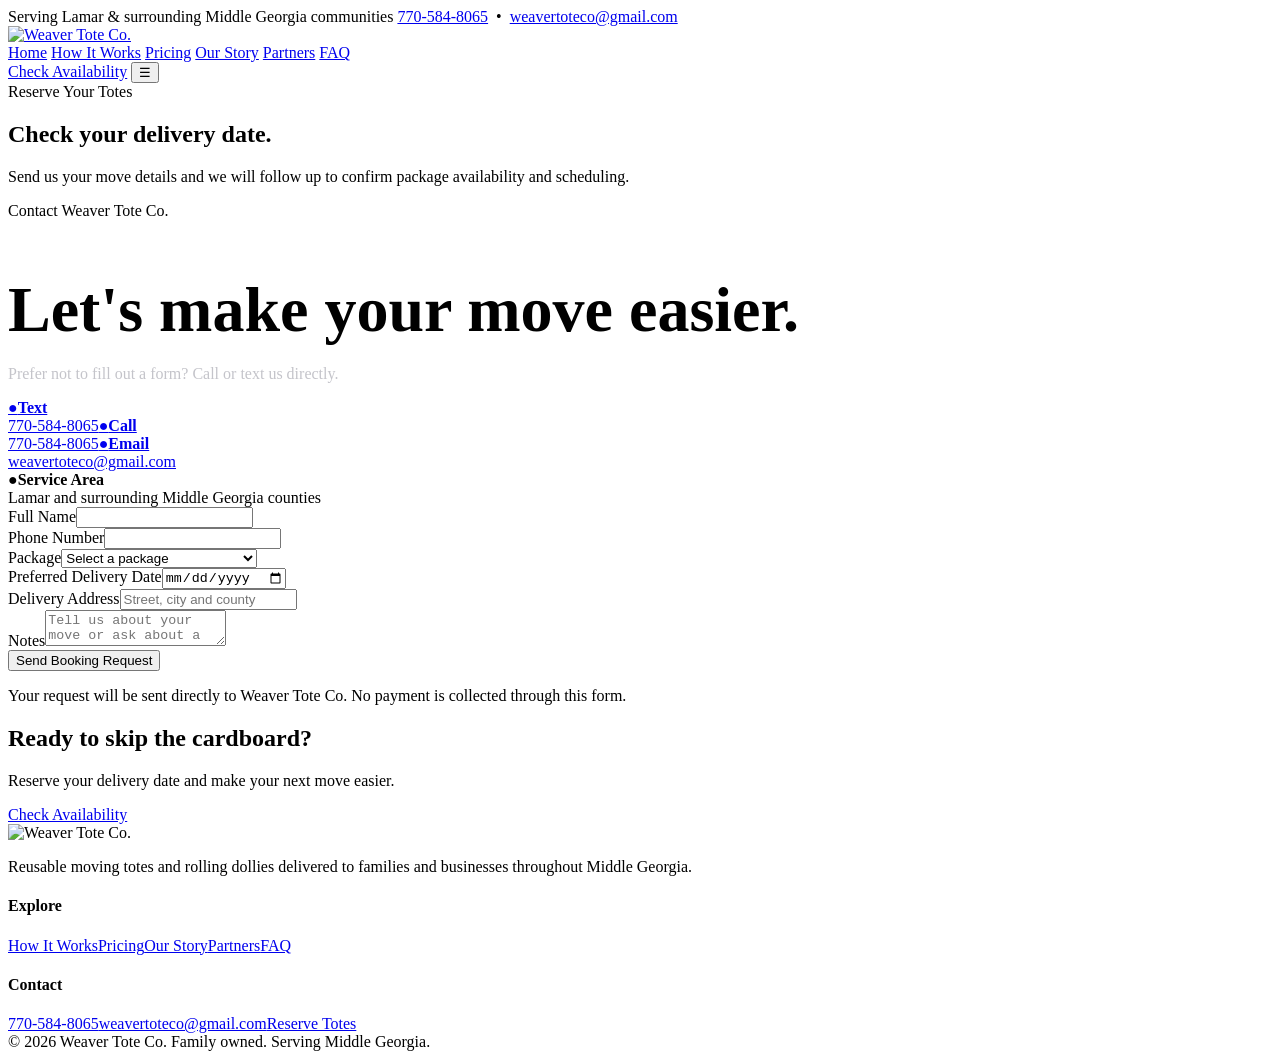
==== book.html @ c3c69fd3 "Add files via upload" ====
<!DOCTYPE html>
<html lang="en"><head>
<meta charset="UTF-8"><meta name="viewport" content="width=device-width,initial-scale=1">
<meta name="color-scheme" content="light only">
<title>Reserve Moving Totes | Weaver Tote Co.</title><meta name="description" content="Request moving tote delivery and check availability with Weaver Tote Co. in Middle Georgia.">
<link rel="preconnect" href="https://fonts.googleapis.com"><link rel="preconnect" href="https://fonts.gstatic.com" crossorigin>
<link href="https://fonts.googleapis.com/css2?family=Anton&family=Inter:wght@400;500;600;700;800&display=swap" rel="stylesheet">
<link rel="stylesheet" href="assets/styles.css">
</head><body>
<header>
 <div class="topbar"><div class="container topbar-inner">
  <span>Serving Lamar & surrounding Middle Georgia communities</span>
  <span><a href="tel:+17705848065">770-584-8065</a> &nbsp;•&nbsp; <a href="mailto:weavertoteco@gmail.com">weavertoteco@gmail.com</a></span>
 </div></div>
 <div class="container nav">
  <a class="logo" href="index.html"><img src="assets/weaver-tote-logo.png" alt="Weaver Tote Co."></a>
  <nav class="nav-links" id="navLinks"><a href="index.html" class="">Home</a>
<a href="how-it-works.html" class="">How It Works</a>
<a href="pricing.html" class="">Pricing</a>
<a href="our-story.html" class="">Our Story</a>
<a href="partners.html" class="">Partners</a>
<a href="faq.html" class="">FAQ</a></nav>
  <div class="nav-actions">
   <a class="btn btn-primary" href="book.html">Check Availability</a>
   <button class="menu-toggle" id="menuToggle" aria-label="Open menu">☰</button>
  </div>
 </div>
</header><main>
<section class="page-hero" style="--hero-image:url('hero-loading-totes.jpeg')"><div class="container page-hero-content"><span class="eyebrow">Reserve Your Totes</span><h1>Check your delivery date.</h1><p>Send us your move details and we will follow up to confirm package availability and scheduling.</p></div></section>
<section class="dark"><div class="container contact-grid">
<div><span class="eyebrow">Contact Weaver Tote Co.</span><h2 style="font-size:clamp(2.5rem,5vw,4.2rem);margin-bottom:18px">Let's make your move easier.</h2><p style="color:#c4c4ca">Prefer not to fill out a form? Call or text us directly.</p>
<div class="contact-items"><a class="contact-item" href="sms:17705848065"><span>●</span><span><strong>Text</strong><br>770-584-8065</span></a><a class="contact-item" href="tel:+17705848065"><span>●</span><span><strong>Call</strong><br>770-584-8065</span></a><a class="contact-item" href="mailto:weavertoteco@gmail.com"><span>●</span><span><strong>Email</strong><br>weavertoteco@gmail.com</span></a><div class="contact-item"><span>●</span><span><strong>Service Area</strong><br>Lamar and surrounding Middle Georgia counties</span></div></div></div>
<form id="bookingForm" action="https://formspree.io/f/mvzeqjqe" method="POST">
<div class="form-row"><div class="field"><label for="name">Full Name</label><input id="name" name="name" type="text" required></div><div class="field"><label for="phone">Phone Number</label><input id="phone" name="phone" type="tel" required></div></div>
<div class="form-row"><div class="field"><label for="package">Package</label><select id="package" name="package" required><option value="">Select a package</option><option value="20 Totes — Studio/1BR ($99)">20 Totes — Studio/1BR ($99)</option><option value="40 Totes — 2-3BR ($169)">40 Totes — 2-3BR ($169)</option><option value="60 Totes — 4+BR ($219)">60 Totes — 4+BR ($219)</option><option value="Custom / Not Sure Yet">Custom / Not Sure Yet</option></select></div><div class="field"><label for="date">Preferred Delivery Date</label><input id="date" name="preferred_delivery_date" type="date" required></div></div>
<div class="field"><label for="address">Delivery Address</label><input id="address" name="delivery_address" type="text" placeholder="Street, city and county" required></div>
<div class="field"><label for="notes">Notes</label><textarea id="notes" name="notes" placeholder="Tell us about your move or ask about a partnership."></textarea></div>
<input type="hidden" name="_subject" value="New Weaver Tote Co. Booking Request">
<input type="hidden" name="_format" value="plain">
<button class="btn btn-primary form-submit" type="submit">Send Booking Request</button>
<p class="form-note">Your request will be sent directly to Weaver Tote Co. No payment is collected through this form.</p>
<p id="formStatus" class="form-note" style="display:none;font-weight:700;"></p>
</form></div></section>
</main>
<section class="cta">
 <div class="container cta-inner">
  <div><h2>Ready to skip the cardboard?</h2><p>Reserve your delivery date and make your next move easier.</p></div>
  <a href="book.html" class="btn btn-dark">Check Availability</a>
 </div>
</section>
<footer>
 <div class="container">
  <div class="footer-grid">
   <div>
    <div class="footer-logo"><img src="assets/weaver-tote-logo.png" alt="Weaver Tote Co."></div>
    <p>Reusable moving totes and rolling dollies delivered to families and businesses throughout Middle Georgia.</p>
   </div>
   <div><h4>Explore</h4><div class="footer-links">
    <a href="how-it-works.html">How It Works</a><a href="pricing.html">Pricing</a><a href="our-story.html">Our Story</a><a href="partners.html">Partners</a><a href="faq.html">FAQ</a>
   </div></div>
   <div><h4>Contact</h4><div class="footer-links">
    <a href="tel:+17705848065">770-584-8065</a><a href="mailto:weavertoteco@gmail.com">weavertoteco@gmail.com</a><a href="book.html">Reserve Totes</a>
   </div></div>
  </div>
  <div class="copyright">© 2026 Weaver Tote Co. Family owned. Serving Middle Georgia.</div>
 </div>
</footer><script src="assets/site.js"></script></body></html>
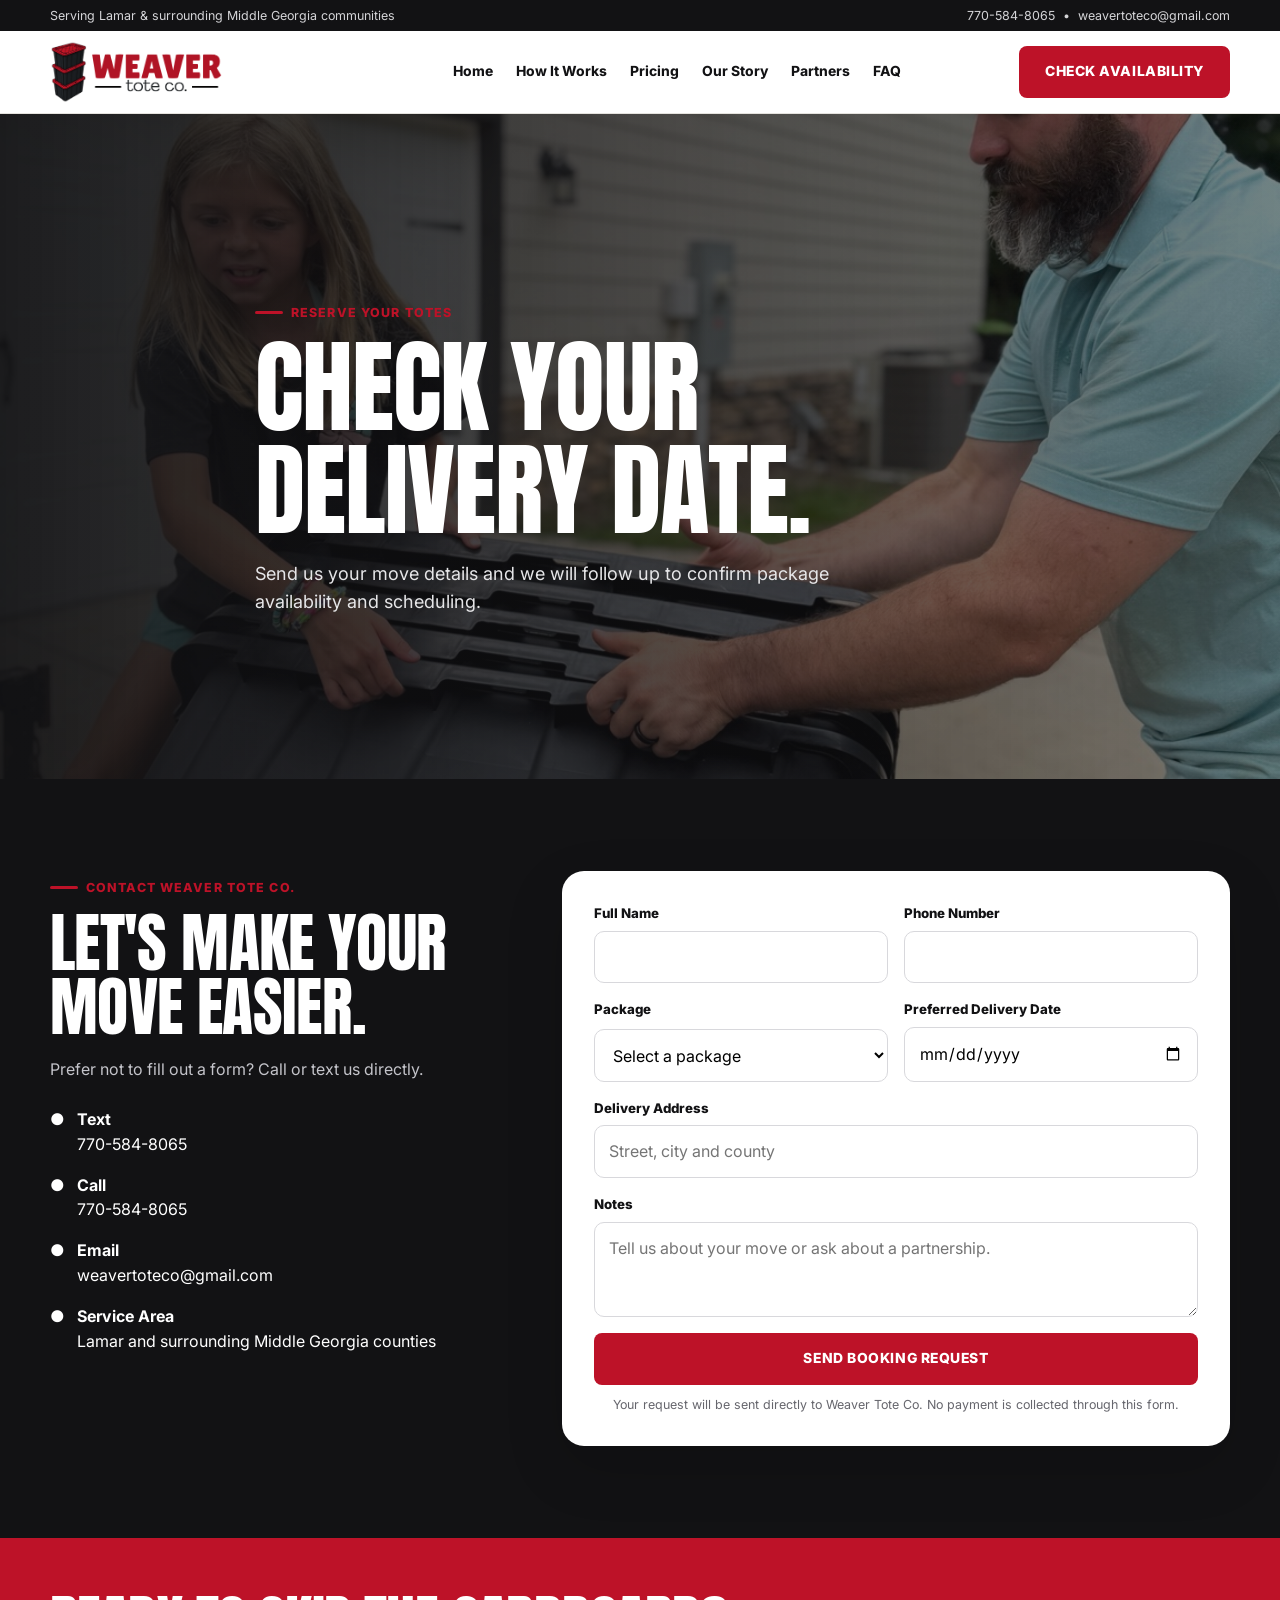
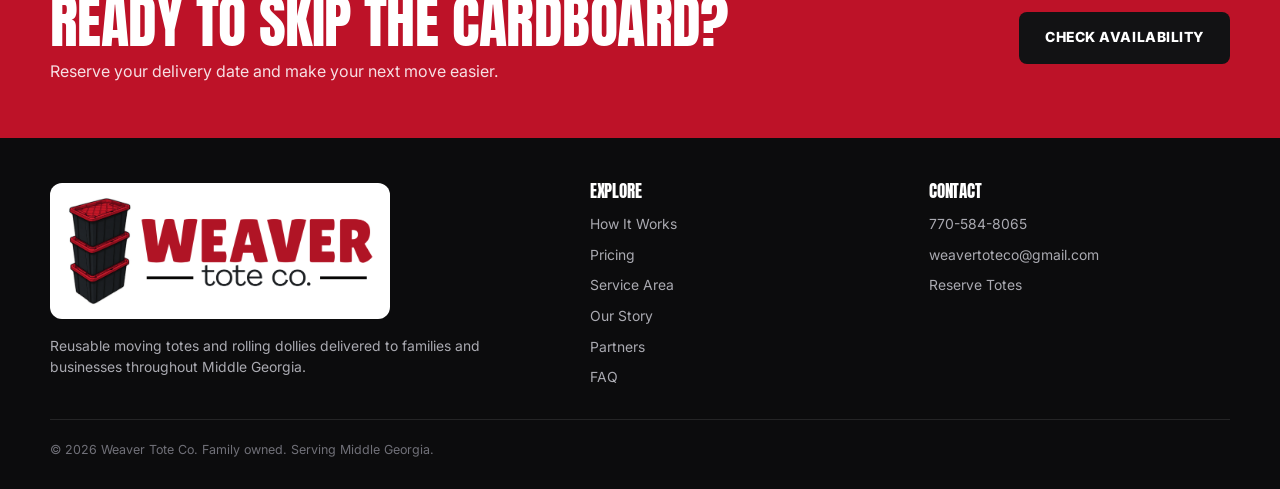
==== commit 8634c12a: "Add files via upload" ====
--- a/book.html
+++ b/book.html
@@ -5,7 +5,7 @@
 <title>Reserve Moving Totes | Weaver Tote Co.</title><meta name="description" content="Request moving tote delivery and check availability with Weaver Tote Co. in Middle Georgia.">
 <link rel="preconnect" href="https://fonts.googleapis.com"><link rel="preconnect" href="https://fonts.gstatic.com" crossorigin>
 <link href="https://fonts.googleapis.com/css2?family=Anton&family=Inter:wght@400;500;600;700;800&display=swap" rel="stylesheet">
-<link rel="stylesheet" href="assets/styles.css">
+<link rel="stylesheet" href="styles.css">
 </head><body>
 <header>
  <div class="topbar"><div class="container topbar-inner">
@@ -13,7 +13,7 @@
   <span><a href="tel:+17705848065">770-584-8065</a> &nbsp;•&nbsp; <a href="mailto:weavertoteco@gmail.com">weavertoteco@gmail.com</a></span>
  </div></div>
  <div class="container nav">
-  <a class="logo" href="index.html"><img src="assets/weaver-tote-logo.png" alt="Weaver Tote Co."></a>
+  <a class="logo" href="index.html"><img src="weaver-tote-logo.png" alt="Weaver Tote Co."></a>
   <nav class="nav-links" id="navLinks"><a href="index.html" class="">Home</a>
 <a href="how-it-works.html" class="">How It Works</a>
 <a href="pricing.html" class="">Pricing</a>
@@ -52,11 +52,11 @@
  <div class="container">
   <div class="footer-grid">
    <div>
-    <div class="footer-logo"><img src="assets/weaver-tote-logo.png" alt="Weaver Tote Co."></div>
+    <div class="footer-logo"><img src="weaver-tote-logo.png" alt="Weaver Tote Co."></div>
     <p>Reusable moving totes and rolling dollies delivered to families and businesses throughout Middle Georgia.</p>
    </div>
    <div><h4>Explore</h4><div class="footer-links">
-    <a href="how-it-works.html">How It Works</a><a href="pricing.html">Pricing</a><a href="our-story.html">Our Story</a><a href="partners.html">Partners</a><a href="faq.html">FAQ</a>
+    <a href="how-it-works.html">How It Works</a><a href="pricing.html">Pricing</a><a href="service-area.html">Service Area</a><a href="our-story.html">Our Story</a><a href="partners.html">Partners</a><a href="faq.html">FAQ</a>
    </div></div>
    <div><h4>Contact</h4><div class="footer-links">
     <a href="tel:+17705848065">770-584-8065</a><a href="mailto:weavertoteco@gmail.com">weavertoteco@gmail.com</a><a href="book.html">Reserve Totes</a>
@@ -64,4 +64,4 @@
   </div>
   <div class="copyright">© 2026 Weaver Tote Co. Family owned. Serving Middle Georgia.</div>
  </div>
-</footer><script src="assets/site.js"></script></body></html>+</footer><script src="site.js"></script><div class="mobile-actions"><a href="tel:+17705848065">Call</a><a href="sms:17705848065">Text</a><a href="book.html">Book</a></div></body></html>
--- a/styles.css
+++ b/styles.css
@@ -0,0 +1,158 @@
+
+:root{
+  --red:#bd1228;
+  --red-dark:#8f0e1e;
+  --black:#121214;
+  --charcoal:#242428;
+  --white:#fff;
+  --off:#f5f4f1;
+  --line:#e5e3de;
+  --gray:#66666d;
+  --max:1180px;
+  --radius:18px;
+  --shadow:0 22px 60px rgba(0,0,0,.14);
+}
+*{box-sizing:border-box;margin:0;padding:0}
+html{scroll-behavior:smooth}
+body{font-family:"Inter",sans-serif;color:var(--black);background:#fff;line-height:1.55;-webkit-font-smoothing:antialiased}
+img{display:block;max-width:100%}
+a{text-decoration:none;color:inherit}
+button,input,select,textarea{font:inherit}
+h1,h2,h3,h4{font-family:"Anton",sans-serif;font-weight:400;line-height:1;text-transform:uppercase;letter-spacing:-.01em}
+.container{width:min(var(--max),calc(100% - 40px));margin:auto}
+section{padding:92px 0}
+.eyebrow{display:inline-flex;align-items:center;gap:8px;color:var(--red);font-size:.78rem;font-weight:800;letter-spacing:.09em;text-transform:uppercase;margin-bottom:14px}
+.eyebrow:before{content:"";width:28px;height:3px;background:var(--red);border-radius:999px}
+.section-head{max-width:740px;margin-bottom:42px}
+.section-head h2{font-size:clamp(2.2rem,5vw,4rem);margin-bottom:15px}
+.section-head p{color:var(--gray);font-size:1.04rem}
+.btn{display:inline-flex;align-items:center;justify-content:center;min-height:52px;padding:0 24px;border-radius:8px;font-size:.87rem;font-weight:800;letter-spacing:.04em;text-transform:uppercase;border:2px solid transparent;transition:.2s ease;cursor:pointer}
+.btn:hover{transform:translateY(-2px)}
+.btn-primary{background:var(--red);color:#fff}.btn-primary:hover{background:var(--red-dark)}
+.btn-dark{background:var(--black);color:#fff}
+.btn-outline{background:transparent;border-color:currentColor}
+.text-link{font-weight:800;color:var(--red)}
+header{position:sticky;top:0;z-index:100;background:rgba(255,255,255,.96);backdrop-filter:blur(12px);border-bottom:1px solid var(--line)}
+.topbar{background:var(--black);color:#d5d5d8;font-size:.78rem}
+.topbar-inner{min-height:31px;display:flex;justify-content:space-between;align-items:center;gap:15px}
+.topbar a:hover{color:#fff}
+.nav{min-height:82px;display:flex;align-items:center;justify-content:space-between;gap:24px}
+.logo img{width:285px;height:62px;object-fit:contain;object-position:left center}
+.nav-links{display:flex;align-items:center;gap:23px;font-size:.87rem;font-weight:750}
+.nav-links a:hover,.nav-links a.active{color:var(--red)}
+.nav-actions{display:flex;align-items:center;gap:12px}
+.menu-toggle{display:none;border:0;background:none;font-size:1.7rem;cursor:pointer}
+.page-hero{min-height:420px;display:grid;align-items:end;color:#fff;background:linear-gradient(90deg,rgba(16,16,18,.94),rgba(16,16,18,.52)),var(--hero-image) center/cover no-repeat}
+.page-hero-content{max-width:770px;padding:90px 0 72px}
+.page-hero h1{font-size:clamp(3.2rem,8vw,6.4rem);margin-bottom:18px}
+.page-hero p{max-width:640px;color:#e6e6e8;font-size:1.13rem}
+.home-hero{min-height:720px;display:grid;align-items:center;color:#fff;background:linear-gradient(90deg,rgba(16,16,18,.94) 0%,rgba(16,16,18,.72) 48%,rgba(16,16,18,.12) 85%),url("hero-loading-totes.jpeg") center 44%/cover no-repeat}
+.home-hero-content{max-width:720px;padding:90px 0}
+.hero-badge{display:inline-flex;align-items:center;gap:9px;border:1px solid rgba(255,255,255,.32);background:rgba(255,255,255,.08);padding:9px 14px;border-radius:999px;font-size:.82rem;font-weight:700;margin-bottom:22px}
+.hero-badge i{width:8px;height:8px;border-radius:50%;background:var(--red)}
+.home-hero h1{font-size:clamp(3.5rem,8vw,7rem);margin-bottom:20px}
+.home-hero h1 span{color:var(--red)}
+.home-hero p{font-size:clamp(1.05rem,2vw,1.28rem);color:#eeeef0;max-width:610px;margin-bottom:28px}
+.actions{display:flex;gap:14px;flex-wrap:wrap}
+.home-hero .btn-outline{color:#fff}
+.proof{display:flex;flex-wrap:wrap;gap:10px 20px;margin-top:24px;color:#dedee2;font-size:.87rem;font-weight:700}
+.proof span:before{content:"✓";color:var(--red);margin-right:7px}
+.trust{background:var(--black);color:#fff;padding:20px 0}
+.trust-grid{display:grid;grid-template-columns:repeat(4,1fr);gap:20px;text-align:center}
+.trust-grid strong{display:block;font-size:.95rem}.trust-grid span{font-size:.8rem;color:#aaaab1}
+.card-grid{display:grid;grid-template-columns:repeat(4,1fr);gap:20px}
+.card{background:var(--off);border:1px solid var(--line);border-radius:var(--radius);padding:28px}
+.card-icon{width:48px;height:48px;display:grid;place-items:center;background:var(--red);color:#fff;border-radius:12px;margin-bottom:18px;font-weight:900}
+.card h3{font-size:1.22rem;margin-bottom:9px}.card p{color:var(--gray);font-size:.93rem}
+.dark{background:var(--black);color:#fff}.dark .section-head p{color:#c4c4ca}
+.two-col{display:grid;grid-template-columns:1fr 1fr;gap:56px;align-items:center}
+.photo-frame{border-radius:22px;overflow:hidden;box-shadow:var(--shadow)}
+.photo-frame img{width:100%;height:100%;object-fit:cover}
+.check-list{display:grid;gap:14px;margin:25px 0;list-style:none}
+.check-list li{display:flex;gap:11px}.check-list li:before{content:"✓";color:var(--red);font-weight:900}
+.steps{display:grid;grid-template-columns:repeat(4,1fr);gap:18px;counter-reset:steps}
+.step{counter-increment:steps;background:#fff;border:1px solid var(--line);border-radius:var(--radius);padding:28px;position:relative;overflow:hidden}
+.step:after{content:"0" counter(steps);position:absolute;right:14px;top:3px;font-family:"Anton";font-size:4.5rem;color:rgba(189,18,40,.08)}
+.step h3{font-size:1.2rem;margin-bottom:9px}.step p{color:var(--gray);font-size:.92rem}
+.pricing-grid{display:grid;grid-template-columns:repeat(3,1fr);gap:22px}
+.price-card{border:2px solid var(--black);border-radius:18px;overflow:hidden;display:flex;flex-direction:column;background:#fff}
+.price-card.featured{transform:translateY(-10px);box-shadow:var(--shadow)}
+.price-top{background:var(--red);color:#fff;padding:15px 22px;font-size:.8rem;font-weight:800;letter-spacing:.05em;text-transform:uppercase}
+.price-body{padding:28px;display:flex;flex-direction:column;flex:1}
+.price-body h3{font-size:1.45rem;margin-bottom:18px}
+.tote-count{font-family:"Anton";font-size:4rem;line-height:.9}.tote-count span{font-family:"Inter";font-size:.95rem;color:var(--gray);margin-left:8px;font-weight:700}
+.price{font-size:2.25rem;font-weight:800;margin:24px 0 4px}.price small{font-size:.88rem;color:var(--gray)}
+.price-card p{color:var(--gray);font-size:.91rem;margin-bottom:24px}.price-card .btn{margin-top:auto}
+.compare{display:grid;grid-template-columns:1fr 1fr;border-radius:24px;overflow:hidden;box-shadow:var(--shadow)}
+.compare-side{padding:42px}.compare-old{background:#ededed}.compare-new{background:var(--black);color:#fff}
+.compare-side h3{font-size:2rem;margin-bottom:24px}.compare-list{display:grid;gap:14px}
+.compare-item{display:flex;gap:12px;font-weight:650}.compare-icon{width:26px;height:26px;flex:0 0 26px;border-radius:50%;display:grid;place-items:center;font-size:.8rem}
+.compare-old .compare-icon{background:#d4d4d4;color:#777}.compare-new .compare-icon{background:var(--red);color:#fff}
+.story-collage{display:grid;grid-template-columns:1fr 1fr;gap:14px}
+.story-collage img{height:100%;object-fit:cover;border-radius:18px}.story-collage img:first-child{grid-row:span 2;min-height:520px}
+.quote{border-left:4px solid var(--red);padding-left:18px;font-size:1.12rem;font-weight:750;margin:25px 0}
+.partner-grid{display:grid;grid-template-columns:repeat(5,1fr);gap:14px}
+.partner-chip{background:rgba(255,255,255,.06);border:1px solid rgba(255,255,255,.12);border-radius:14px;padding:20px 14px;text-align:center;font-weight:700;font-size:.88rem}
+.partner-chip span{display:block;font-size:1.5rem;margin-bottom:8px}
+.faq-list{max-width:900px;display:grid;gap:12px}
+details{border:1px solid var(--line);border-radius:14px;padding:0 20px;background:#fff}
+summary{cursor:pointer;list-style:none;font-weight:800;padding:20px 34px 20px 0;position:relative}
+summary::-webkit-details-marker{display:none}summary:after{content:"+";position:absolute;right:0;color:var(--red);font-size:1.4rem}details[open] summary:after{content:"−"}
+details p{color:var(--gray);padding:0 0 20px}
+.contact-grid{display:grid;grid-template-columns:.82fr 1.18fr;gap:48px;align-items:start}
+.contact-items{display:grid;gap:16px;margin:25px 0}
+.contact-item{display:flex;gap:12px;align-items:flex-start}
+form{background:#fff;color:var(--black);padding:32px;border-radius:22px;box-shadow:var(--shadow)}
+.form-row{display:grid;grid-template-columns:1fr 1fr;gap:16px}.field{display:grid;gap:7px;margin-bottom:16px}
+label{font-size:.83rem;font-weight:800}input,select,textarea{width:100%;border:1.5px solid #d8d8dc;border-radius:10px;padding:13px 14px;background:#fff}
+input:focus,select:focus,textarea:focus{outline:2px solid rgba(189,18,40,.2);border-color:var(--red)}
+textarea{min-height:95px;resize:vertical}.form-submit{width:100%;border:0}.form-note{font-size:.78rem;color:var(--gray);text-align:center;margin-top:10px}
+.cta{background:var(--red);color:#fff;padding:55px 0}.cta-inner{display:flex;align-items:center;justify-content:space-between;gap:30px}.cta h2{font-size:clamp(2rem,5vw,3.6rem);margin-bottom:8px}.cta p{color:#f7dfe4}
+footer{background:#0c0c0d;color:#fff;padding:45px 0 30px}.footer-grid{display:grid;grid-template-columns:1.25fr .75fr .75fr;gap:38px}
+.footer-logo{background:#fff;border-radius:12px;padding:12px 16px;width:min(100%,340px);margin-bottom:17px}.footer-logo img{width:100%}
+footer p,footer a{color:#aaaab1;font-size:.87rem}footer a:hover{color:#fff}.footer-links{display:grid;gap:9px}footer h4{font-size:1.05rem;margin-bottom:14px}
+.copyright{border-top:1px solid rgba(255,255,255,.1);margin-top:30px;padding-top:20px;color:#707078;font-size:.78rem}
+@media(max-width:980px){
+.nav-links{position:fixed;top:113px;left:0;right:0;background:#fff;flex-direction:column;align-items:stretch;gap:0;max-height:0;overflow:hidden;transition:max-height .25s;border-bottom:1px solid var(--line)}
+.nav-links.open{max-height:450px}.nav-links a{padding:16px 20px;border-top:1px solid var(--line)}.menu-toggle{display:block}
+.card-grid,.steps,.trust-grid{grid-template-columns:repeat(2,1fr)}.two-col,.contact-grid{grid-template-columns:1fr}.partner-grid{grid-template-columns:repeat(3,1fr)}
+}
+@media(max-width:760px){
+.topbar{display:none}.nav{min-height:78px}.nav-links{top:78px}.logo img{width:220px;height:52px}.nav-actions .btn{display:none}
+section{padding:70px 0}.home-hero{min-height:680px;align-items:end;background:linear-gradient(180deg,rgba(16,16,18,.35),rgba(16,16,18,.95) 68%),url("hero-loading-totes.jpeg") 60% center/cover no-repeat}.home-hero-content{padding:190px 0 62px}
+.home-hero h1{font-size:clamp(3.1rem,16vw,5rem)}.pricing-grid,.compare{grid-template-columns:1fr}.price-card.featured{transform:none}.partner-grid{grid-template-columns:repeat(2,1fr)}
+.form-row{grid-template-columns:1fr}.cta-inner{align-items:flex-start;flex-direction:column}.footer-grid{grid-template-columns:1fr 1fr}
+}
+@media(max-width:540px){
+.container{width:min(var(--max),calc(100% - 28px))}.card-grid,.steps,.trust-grid,.partner-grid{grid-template-columns:1fr}.trust-grid{text-align:left}.compare-side{padding:30px 24px}
+.story-collage{grid-template-columns:1fr}.story-collage img:first-child{grid-row:auto;min-height:0}.footer-grid{grid-template-columns:1fr}.logo img{width:195px}
+}
+
+
+/* V2 enhancements */
+.reviews-section{background:#fff}
+.review-grid{display:grid;grid-template-columns:repeat(3,1fr);gap:20px}
+.review-card{border:1px solid var(--line);border-radius:18px;padding:28px;background:var(--off)}
+.review-card .stars{color:var(--red);letter-spacing:.14em;font-size:1rem;margin-bottom:14px}
+.review-card p{color:var(--gray);font-size:.96rem;margin-bottom:18px}
+.review-card strong{font-size:.88rem}
+.service-callout{background:var(--off)}
+.service-map-card{min-height:320px;border-radius:24px;background:radial-gradient(circle at 50% 40%,#333 0,#161618 70%);display:grid;place-items:center;text-align:center;padding:40px;color:#fff;box-shadow:var(--shadow)}
+.service-map-card.light{background:linear-gradient(145deg,#fff,#eceae5);color:var(--black);border:1px solid var(--line)}
+.service-map-card .map-pin{font-size:5rem;color:var(--red);line-height:1}
+.service-map-card h3{font-size:2.1rem;margin:12px 0 8px}
+.service-map-card p{color:inherit;opacity:.75}
+.county-grid{display:grid;grid-template-columns:repeat(3,1fr);gap:20px}
+.county-card{border:1px solid var(--line);border-radius:18px;padding:28px;background:var(--off)}
+.county-card h3{font-size:1.45rem;margin-bottom:8px}
+.county-card p{color:var(--gray)}
+.mobile-actions{display:none}
+@media(max-width:900px){.review-grid,.county-grid{grid-template-columns:1fr 1fr}}
+@media(max-width:760px){
+ body{padding-bottom:66px}
+ .review-grid,.county-grid{grid-template-columns:1fr}
+ .mobile-actions{position:fixed;left:0;right:0;bottom:0;z-index:120;display:grid;grid-template-columns:repeat(3,1fr);background:#fff;border-top:1px solid var(--line);box-shadow:0 -8px 24px rgba(0,0,0,.1)}
+ .mobile-actions a{padding:14px 8px;text-align:center;font-size:.8rem;font-weight:800;text-transform:uppercase;letter-spacing:.05em}
+ .mobile-actions a:nth-child(2){background:var(--black);color:#fff}
+ .mobile-actions a:nth-child(3){background:var(--red);color:#fff}
+}
